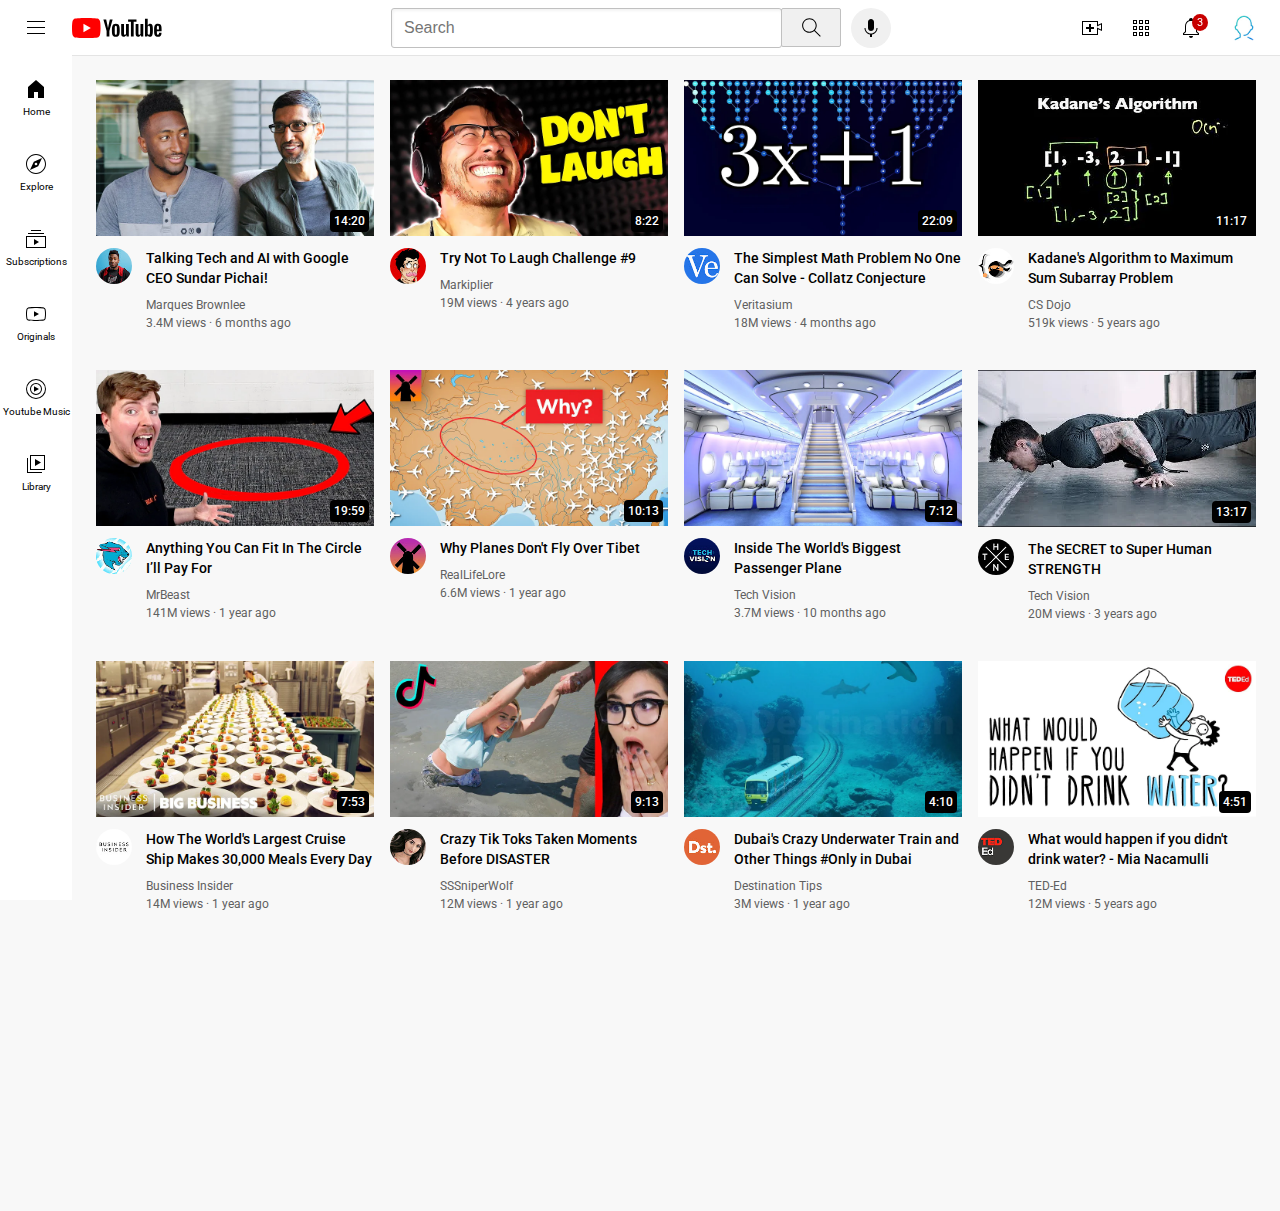
==== index.html @ 6b480f0a "Removed folder" ====
<!DOCTYPE html>
<html>
  <head>
    <title>Youtube</title>
    <link rel="preconnect" href="https://fonts.googleapis.com" />
    <link rel="preconnect" href="https://fonts.gstatic.com" crossorigin />
    <link
      href="https://fonts.googleapis.com/css2?family=Roboto:wght@400;500;700&display=swap"
      rel="stylesheet"
    />
    <link rel="stylesheet" href="styles/video.css" />
    <link rel="stylesheet" href="styles/general.css" />
    <link rel="stylesheet" href="styles/header.css" />
    <link rel="stylesheet" href="styles/sidebar.css" />
  </head>
  <body>
    <!--Header-->
    <header class="header">
      <div class="left-section">
        <img class="hamburger-menu" src="icons/hamburger-menu.svg" />
        <img class="youtube-logo" src="icons/youtube-logo.svg" />
      </div>
      <div class="middle-section">
        <input class="search-bar" type="text" placeholder="Search" />
        <button class="search-button">
          <img class="search-icon" src="icons/search.svg" />
          <div class="tooltip">Search</div>
        </button>
        <button class="voice-search-button">
          <!--Use position absolute inside position relative-->
          <img class="voice-search-icon" src="icons/voice-search-icon.svg" />
          <div class="tooltip">Search with your voice</div>
        </button>
      </div>
      <div class="right-section">
        <div class="upload-icon-container">
          <img class="upload-icon" src="icons/upload.svg" />
          <div class="tooltip">Create</div>
        </div>
        <div class="youtube-apps-icon-container">
          <img class="youtube-apps-icon" src="icons/youtube-apps.svg" />
          <div class="tooltip">Youtube Apps</div>
        </div>
        <div class="notification-icon-container">
          <img class="notification-icon" src="icons/notifications.svg" />
          <div class="notifications-count">3</div>
          <div class="tooltip">Notifications</div>
        </div>
        <img
          class="current-user-picture"
          src="channel-pictures/MyChannel.jpg"
        />
      </div>
    </header>

    <!--Sidebar-->
    <nav class="sidebar">
      <div class="sidebar-link">
        <img src="icons/home.svg" />
        <div>Home</div>
      </div>
      <div class="sidebar-link">
        <img src="icons/explore.svg" />
        <div>Explore</div>
      </div>
      <div class="sidebar-link">
        <img src="icons/subscriptions.svg" />
        <div>Subscriptions</div>
      </div>
      <div class="sidebar-link">
        <img src="icons/originals.svg" />
        <div>Originals</div>
      </div>
      <div class="sidebar-link">
        <img src="icons/youtube-music.svg" />
        <div>Youtube Music</div>
      </div>
      <div class="sidebar-link">
        <img src="icons/library.svg" />
        <div>Library</div>
      </div>
    </nav>

    <!--Main-->
    <main>
      <section class="video-grid">
        <div class="video-preview">
          <div class="thumbnail-row">
            <img class="thumbnail" src="thumbnails/TechTalkSundarPichai.webp" />
            <div class="video-time">14:20</div>
          </div>
          <div class="video-info-grid">
            <div class="channel-picture">
              <img
                class="profile-picture"
                src="channel-pictures/marques-profile-picture.jpeg"
              />
            </div>
            <div class="video-info">
              <div>
                <p class="video-title">
                  Talking Tech and AI with Google CEO Sundar Pichai!
                </p>
              </div>
              <p class="video-author">Marques Brownlee</p>
              <p class="video-stats">3.4M views &centerdot; 6 months ago</p>
            </div>
          </div>
        </div>
        <div class="video-preview">
          <div class="thumbnail-row">
            <img class="thumbnail" src="thumbnails/Dont_Laugh.webp" />
            <div class="video-time">8:22</div>
          </div>
          <div class="video-info-grid">
            <div class="channel-picture">
              <img
                class="profile-picture"
                src="channel-pictures/Markiplier.jpeg"
              />
            </div>
            <div class="video-info">
              <div>
                <p class="video-title">Try Not To Laugh Challenge #9</p>
              </div>
              <p class="video-author">Markiplier</p>
              <p class="video-stats">19M views &centerdot; 4 years ago</p>
            </div>
          </div>
        </div>

        <div class="video-preview">
          <div class="thumbnail-row">
            <img class="thumbnail" src="thumbnails/Simple-math.webp" />
            <div class="video-time">22:09</div>
          </div>
          <div class="video-info-grid">
            <div class="channel-picture">
              <img
                class="profile-picture"
                src="channel-pictures/verisattium.jpeg"
              />
            </div>
            <div class="video-info">
              <div>
                <p class="video-title">
                  The Simplest Math Problem No One Can Solve - Collatz
                  Conjecture
                </p>
              </div>
              <p class="video-author">Veritasium</p>
              <p class="video-stats">18M views &centerdot; 4 months ago</p>
            </div>
          </div>
        </div>

        <div class="video-preview">
          <div class="thumbnail-row">
            <img class="thumbnail" src="thumbnails/Kadanes-algorithm.webp" />
            <div class="video-time">11:17</div>
          </div>
          <div class="video-info-grid">
            <div class="channel-picture">
              <img
                class="profile-picture"
                src="channel-pictures/cs-dojo.jpeg"
              />
            </div>
            <div class="video-info">
              <div>
                <p class="video-title">
                  Kadane's Algorithm to Maximum Sum Subarray Problem
                </p>
              </div>
              <p class="video-author">CS Dojo</p>
              <p class="video-stats">519k views &centerdot; 5 years ago</p>
            </div>
          </div>
        </div>
        <div class="video-preview">
          <div class="thumbnail-row">
            <img class="thumbnail" src="thumbnails/Anything-you-fit-in.webp" />
            <div class="video-time">19:59</div>
          </div>
          <div class="video-info-grid">
            <div class="channel-picture">
              <img
                class="profile-picture"
                src="channel-pictures/mrBeast.jpeg"
              />
            </div>
            <div class="video-info">
              <div>
                <p class="video-title">
                  Anything You Can Fit In The Circle I’ll Pay For
                </p>
              </div>
              <p class="video-author">MrBeast</p>
              <p class="video-stats">141M views &centerdot; 1 year ago</p>
            </div>
          </div>
        </div>

        <div class="video-preview">
          <div class="thumbnail-row">
            <img class="thumbnail" src="thumbnails/WhyPlanes.webp" />
            <div class="video-time">10:13</div>
          </div>
          <div class="video-info-grid">
            <div class="channel-picture">
              <img
                class="profile-picture"
                src="channel-pictures/RealLifeLore.jpeg"
              />
            </div>
            <div class="video-info">
              <div>
                <p class="video-title">Why Planes Don't Fly Over Tibet</p>
              </div>
              <p class="video-author">RealLifeLore</p>
              <p class="video-stats">6.6M views &centerdot; 1 year ago</p>
            </div>
          </div>
        </div>

        <div class="video-preview">
          <div class="thumbnail-row">
            <img
              class="thumbnail"
              src="thumbnails/BiggestPassengerPlane.webp"
            />
            <div class="video-time">7:12</div>
          </div>
          <div class="video-info-grid">
            <div class="channel-picture">
              <img
                class="profile-picture"
                src="channel-pictures/TechVision.jpeg"
              />
            </div>
            <div class="video-info">
              <div>
                <p class="video-title">
                  Inside The World's Biggest Passenger Plane
                </p>
              </div>
              <p class="video-author">Tech Vision</p>
              <p class="video-stats">3.7M views &centerdot; 10 months ago</p>
            </div>
          </div>
        </div>

        <div class="video-preview">
          <div class="thumbnail-row">
            <img class="thumbnail" src="thumbnails/Super-Human.webp" />
            <div class="video-time">13:17</div>
          </div>
          <div class="video-info-grid">
            <div class="channel-picture">
              <img class="profile-picture" src="channel-pictures/ThenX.jpeg" />
            </div>
            <div class="video-info">
              <div>
                <p class="video-title">The SECRET to Super Human STRENGTH</p>
              </div>
              <p class="video-author">Tech Vision</p>
              <p class="video-stats">20M views &centerdot; 3 years ago</p>
            </div>
          </div>
        </div>

        <div class="video-preview">
          <div class="thumbnail-row">
            <img class="thumbnail" src="thumbnails/CruiseShip.webp" />
            <div class="video-time">7:53</div>
          </div>
          <div class="video-info-grid">
            <div class="channel-picture">
              <img
                class="profile-picture"
                src="channel-pictures/BussinessInsider.jpeg"
              />
            </div>
            <div class="video-info">
              <div>
                <p class="video-title">
                  How The World's Largest Cruise Ship Makes 30,000 Meals Every
                  Day
                </p>
              </div>
              <p class="video-author">Business Insider</p>
              <p class="video-stats">14M views &centerdot; 1 year ago</p>
            </div>
          </div>
        </div>

        <div class="video-preview">
          <div class="thumbnail-row">
            <img class="thumbnail" src="thumbnails/Crazy-tik-tok.webp" />
            <div class="video-time">9:13</div>
          </div>
          <div class="video-info-grid">
            <div class="channel-picture">
              <img
                class="profile-picture"
                src="channel-pictures/sniperwolf.jpeg"
              />
            </div>
            <div class="video-info">
              <div>
                <p class="video-title">
                  Crazy Tik Toks Taken Moments Before DISASTER
                </p>
              </div>
              <p class="video-author">SSSniperWolf</p>
              <p class="video-stats">12M views &centerdot; 1 year ago</p>
            </div>
          </div>
        </div>

        <div class="video-preview">
          <div class="thumbnail-row">
            <img class="thumbnail" src="thumbnails/UnderWaterTrain.webp" />
            <div class="video-time">4:10</div>
          </div>
          <div class="video-info-grid">
            <div class="channel-picture">
              <img
                class="profile-picture"
                src="channel-pictures/DestinationTips.jpeg"
              />
            </div>
            <div class="video-info">
              <div>
                <p class="video-title">
                  Dubai's Crazy Underwater Train and Other Things #Only in Dubai
                </p>
              </div>
              <p class="video-author">Destination Tips</p>
              <p class="video-stats">3M views &centerdot; 1 year ago</p>
            </div>
          </div>
        </div>

        <div class="video-preview">
          <div class="thumbnail-row">
            <img class="thumbnail" src="thumbnails/DrinkWater.webp" />
            <div class="video-time">4:51</div>
          </div>
          <div class="video-info-grid">
            <div class="channel-picture">
              <img class="profile-picture" src="channel-pictures/TedEd.jpeg" />
            </div>
            <div class="video-info">
              <div>
                <p class="video-title">
                  What would happen if you didn't drink water? - Mia Nacamulli
                </p>
              </div>
              <p class="video-author">TED-Ed</p>
              <p class="video-stats">12M views &centerdot; 5 years ago</p>
            </div>
          </div>
        </div>
      </section>
    </main>
  </body>
</html>
---- styles/video.css ----
.thumbnail{
      width: 100%;
  }
  .message{
      color: rgb(96, 96, 96);
  }
  .video-title{
      margin-top: 0;
      font-size: 14px;
      font-weight: 500;
      line-height: 20px;
      margin-bottom: 10px;
  }

  .video-preview{
    max-width: 400px;
  }
  
  .video-author, 
  .video-stats{
      font-size: 12px;
      color: rgb(96, 96, 96);
  }
  .video-author{
      margin-bottom: 4px;
  }
  .profile-picture{
      width: 36px;
      border-radius: 50%;
  }
  .thumbnail-row{
      margin-bottom: 8px;
      position: relative;
  }
  .video-info-grid{
      display: grid;
      grid-template-columns: 50px 1fr;
  }
  .video-grid{
      display: grid;
      row-gap: 40px;
      column-gap: 16px;
      grid-template-columns: 1fr 1fr 1fr;
  }

  @media (max-width:900px){
    .video-grid{
        grid-template-columns: 1fr 1fr;
    }
  }

  @media (min-width:1200px){
    .video-grid{
        grid-template-columns:1fr 1fr 1fr 1fr;
    }
  }

  @media (min-width:901px) and (max-width:1199px){
    .video-grid{
        grid-template-columns:1fr 1fr 1fr;
    }
  }

.video-time{  
      right: 5px;
      bottom: 8px;
      padding: 4px;
      color: white;
      font-size: 12px;
      font-weight: 500;
    position: absolute;
    border-radius: 4px;
    background-color: black;
  }
---- styles/general.css ----
p{
    margin-top: 0;
    margin-bottom: 0;
   }

body{
    /* Thses styles will be inherited*/
    margin: 0;
    padding-top: 80px;
    padding-left: 96px;
    padding-right: 24px;
    padding-bottom: 300px;
    font-family: Roboto, Arial;
    background-color: rgb(248, 248, 248);
}
---- styles/header.css ----
.header{
    top: 0;
    left: 0;
    right: 0;   
    height: 55px;
    z-index: 100;
    display: flex;
    position: fixed;
    flex-direction: row;
    border-bottom-width: 1px;
    background-color: white;
    border-bottom-style: solid;
    justify-content: space-between;
    border-bottom-color: rgb(228, 228, 228);
}

.left-section{
    display: flex;
    flex-direction: row;
    align-items: center;
}

.middle-section{
    flex: 1;
    display: flex;
    max-width: 500px;
    margin-left: 70px;
    margin-right: 30px;
    flex-direction: row;
    align-items: center;
}

.right-section{
    width: 180px;
    display: flex;
    flex-shrink: 0;
    margin-right: 20px;
    align-items: center;
    justify-content: space-between;
}

.hamburger-menu{
    height: 24px;
    cursor: pointer;
    margin-left: 24px;
    margin-right: 24px;
}

.youtube-logo{
    height: 20px;
    cursor: pointer;
}

.search-button{
    width: 60px;
    height: 39px;
    border-width: 1px;
    margin-left: -1px;
    border-radius: 2px;
    margin-right: 10px;
    border-style: solid;
    border-color:  rgb(192, 192, 192);
    background-color:rgb(240, 240, 240);
}

.search-button, 
.voice-search-button,
.upload-icon-container, 
.youtube-apps-icon-container,
.notification-icon-container{
     display: flex;
     cursor: pointer;
     position: relative;
    align-items: center;
    justify-content: center;
}

.voice-search-button{
    width: 40px;
    height: 40px;
    border: none;
    border-radius: 50%;
    background-color: rgb(240, 240, 240);
}

.search-bar{
    flex: 1;
    width: 0;
    height: 36px;
    font-size: 16px;
    border-radius: 3px;
    color: rgb(40, 40, 40);
    border: 1px solid rgb(192, 192, 192);
    box-shadow: inset 1px 2px 3px rgba(0, 0, 0, 0.05);
}

.search-bar:active{
    border-color: lightblue;
}

.search-bar::placeholder{
    font-size: 16px;
    padding-left: 10px;
}

.search-icon{
    height: 25px;
}

.voice-search-icon{
    height: 24px;
}

.upload-icon{
    height: 24px;
}

.youtube-apps-icon{
    height: 24px;
}

.notification-icon{
    height: 24px;
}

.current-user-picture{
    height: 32px;
    cursor: pointer;
    border-radius: 50%;
}


.notifications-count{
    top: -2px;
    right: -5px;
    color: white;
    font-size: 11px;
    padding: 2px 5px;
    border-radius: 50%;
    position: absolute;
    background-color: rgb(200, 0, 0);
}

.search-button .tooltip,
.voice-search-button .tooltip,
.upload-icon-container .tooltip, 
.youtube-apps-icon-container .tooltip,
.notification-icon-container .tooltip{
    opacity: 0;
    bottom: -30px;
    color: white;
    font-size: 12px;
    padding: 6px 8px;
    border-radius: 2px;
    position: absolute;
    /*To eliminate the text wraping */
    white-space: nowrap;
    pointer-events: none;   
    transition: opacity 0.5s;
    background-color: gray;
}

.search-button:hover .tooltip, 
.voice-search-button:hover .tooltip,
.upload-icon-container:hover .tooltip, 
.youtube-apps-icon-container:hover .tooltip,
.notification-icon-container:hover .tooltip{
opacity: 1;
}
---- styles/sidebar.css ----
.sidebar{
    left: 0;
    bottom: 0;
    top: 55px;
    width: 72px;
    z-index: 200;
    position: fixed;
    padding-top: 5px;
    background-color: white;
}

.sidebar-link{
    height: 74px;
    display: flex;
    cursor: pointer;
    margin-bottom: 1px;
    align-items: center;
    flex-direction: column;
    justify-content: center;
}

.sidebar-link:hover{
    background-color: rgb(235, 235, 235);
}

.sidebar-link img{
    height: 24px;
    margin-bottom: 5px;
}

.sidebar-link div{
    font-size: 10px;
}
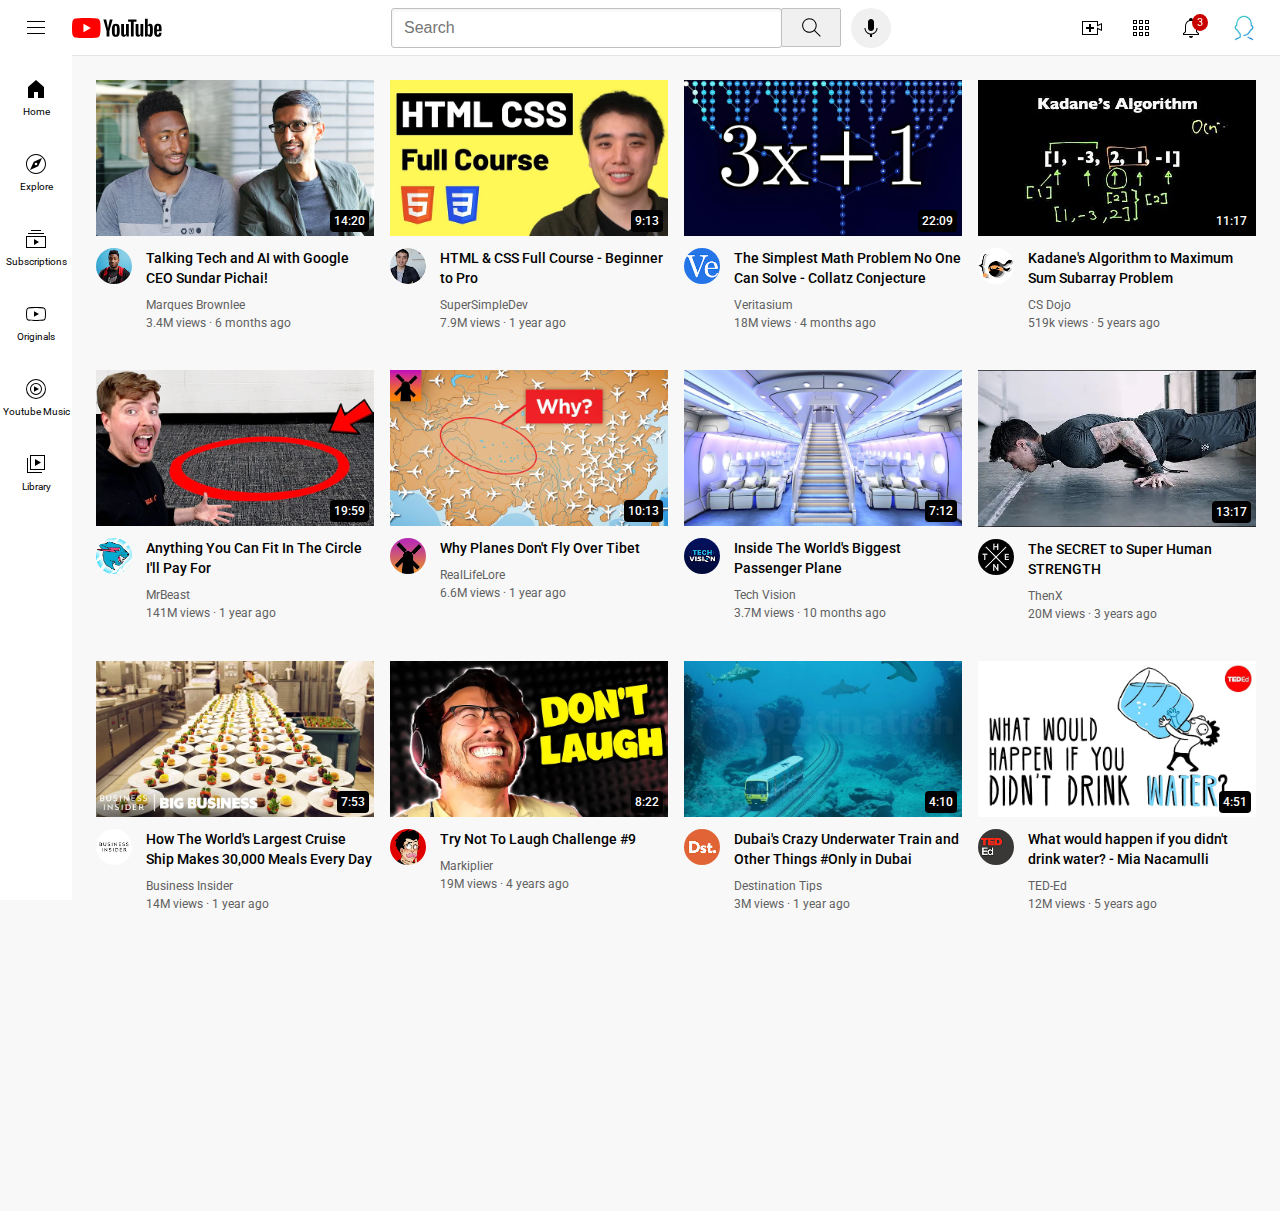
==== commit 19d025d0: "Finished up" ====
--- a/index.html
+++ b/index.html
@@ -1,368 +1,382 @@
 <!DOCTYPE html>
 <html>
-  <head>
-    <title>Youtube</title>
-    <link rel="preconnect" href="https://fonts.googleapis.com" />
-    <link rel="preconnect" href="https://fonts.gstatic.com" crossorigin />
-    <link
-      href="https://fonts.googleapis.com/css2?family=Roboto:wght@400;500;700&display=swap"
-      rel="stylesheet"
-    />
-    <link rel="stylesheet" href="styles/video.css" />
-    <link rel="stylesheet" href="styles/general.css" />
-    <link rel="stylesheet" href="styles/header.css" />
-    <link rel="stylesheet" href="styles/sidebar.css" />
-  </head>
-  <body>
-    <!--Header-->
-    <header class="header">
-      <div class="left-section">
-        <img class="hamburger-menu" src="icons/hamburger-menu.svg" />
-        <img class="youtube-logo" src="icons/youtube-logo.svg" />
-      </div>
-      <div class="middle-section">
-        <input class="search-bar" type="text" placeholder="Search" />
-        <button class="search-button">
-          <img class="search-icon" src="icons/search.svg" />
-          <div class="tooltip">Search</div>
-        </button>
-        <button class="voice-search-button">
-          <!--Use position absolute inside position relative-->
-          <img class="voice-search-icon" src="icons/voice-search-icon.svg" />
-          <div class="tooltip">Search with your voice</div>
-        </button>
-      </div>
-      <div class="right-section">
-        <div class="upload-icon-container">
-          <img class="upload-icon" src="icons/upload.svg" />
-          <div class="tooltip">Create</div>
-        </div>
-        <div class="youtube-apps-icon-container">
-          <img class="youtube-apps-icon" src="icons/youtube-apps.svg" />
-          <div class="tooltip">Youtube Apps</div>
-        </div>
-        <div class="notification-icon-container">
-          <img class="notification-icon" src="icons/notifications.svg" />
-          <div class="notifications-count">3</div>
-          <div class="tooltip">Notifications</div>
-        </div>
-        <img
-          class="current-user-picture"
-          src="channel-pictures/MyChannel.jpg"
-        />
-      </div>
-    </header>
-
-    <!--Sidebar-->
-    <nav class="sidebar">
-      <div class="sidebar-link">
-        <img src="icons/home.svg" />
-        <div>Home</div>
-      </div>
-      <div class="sidebar-link">
-        <img src="icons/explore.svg" />
-        <div>Explore</div>
-      </div>
-      <div class="sidebar-link">
-        <img src="icons/subscriptions.svg" />
-        <div>Subscriptions</div>
-      </div>
-      <div class="sidebar-link">
-        <img src="icons/originals.svg" />
-        <div>Originals</div>
-      </div>
-      <div class="sidebar-link">
-        <img src="icons/youtube-music.svg" />
-        <div>Youtube Music</div>
-      </div>
-      <div class="sidebar-link">
-        <img src="icons/library.svg" />
-        <div>Library</div>
-      </div>
-    </nav>
-
-    <!--Main-->
-    <main>
-      <section class="video-grid">
-        <div class="video-preview">
-          <div class="thumbnail-row">
+
+<head>
+  <title>Youtube</title>
+  <link rel="preconnect" href="https://fonts.googleapis.com" />
+  <link rel="preconnect" href="https://fonts.gstatic.com" crossorigin />
+  <link href="https://fonts.googleapis.com/css2?family=Roboto:wght@400;500;700&display=swap" rel="stylesheet" />
+  <link rel="stylesheet" href="styles/video.css" />
+  <link rel="stylesheet" href="styles/general.css" />
+  <link rel="stylesheet" href="styles/header.css" />
+  <link rel="stylesheet" href="styles/sidebar.css" />
+</head>
+
+<body>
+  <!--Header-->
+  <header class="header">
+    <div class="left-section">
+      <img class="hamburger-menu" src="icons/hamburger-menu.svg" />
+      <img class="youtube-logo" src="icons/youtube-logo.svg" />
+    </div>
+    <div class="middle-section">
+      <input class="search-bar" type="text" placeholder="Search" />
+      <button class="search-button">
+        <img class="search-icon" src="icons/search.svg" />
+        <div class="tooltip">Search</div>
+      </button>
+      <button class="voice-search-button">
+        <!--Use position absolute inside position relative-->
+        <img class="voice-search-icon" src="icons/voice-search-icon.svg" />
+        <div class="tooltip">Search with your voice</div>
+      </button>
+    </div>
+    <div class="right-section">
+      <div class="upload-icon-container">
+        <img class="upload-icon" src="icons/upload.svg" />
+        <div class="tooltip">Create</div>
+      </div>
+      <div class="youtube-apps-icon-container">
+        <img class="youtube-apps-icon" src="icons/youtube-apps.svg" />
+        <div class="tooltip">Youtube Apps</div>
+      </div>
+      <div class="notification-icon-container">
+        <img class="notification-icon" src="icons/notifications.svg" />
+        <div class="notifications-count">3</div>
+        <div class="tooltip">Notifications</div>
+      </div>
+      <img class="current-user-picture" src="channel-pictures/MyChannel.jpg" />
+    </div>
+  </header>
+
+  <!--Sidebar-->
+  <nav class="sidebar">
+    <div class="sidebar-link">
+      <img src="icons/home.svg" />
+      <div>Home</div>
+    </div>
+    <div class="sidebar-link">
+      <img src="icons/explore.svg" />
+      <div>Explore</div>
+    </div>
+    <div class="sidebar-link">
+      <img src="icons/subscriptions.svg" />
+      <div>Subscriptions</div>
+    </div>
+    <div class="sidebar-link">
+      <img src="icons/originals.svg" />
+      <div>Originals</div>
+    </div>
+    <div class="sidebar-link">
+      <img src="icons/youtube-music.svg" />
+      <div>Youtube Music</div>
+    </div>
+    <div class="sidebar-link">
+      <img src="icons/library.svg" />
+      <div>Library</div>
+    </div>
+  </nav>
+
+  <!--Main-->
+  <main>
+    <section class="video-grid">
+      <div class="video-preview">
+        <div class="thumbnail-row">
+          <a href="https://www.youtube.com/watch?v=n2RNcPRtAiY">
             <img class="thumbnail" src="thumbnails/TechTalkSundarPichai.webp" />
             <div class="video-time">14:20</div>
-          </div>
-          <div class="video-info-grid">
-            <div class="channel-picture">
-              <img
-                class="profile-picture"
-                src="channel-pictures/marques-profile-picture.jpeg"
-              />
-            </div>
-            <div class="video-info">
-              <div>
-                <p class="video-title">
-                  Talking Tech and AI with Google CEO Sundar Pichai!
-                </p>
-              </div>
-              <p class="video-author">Marques Brownlee</p>
-              <p class="video-stats">3.4M views &centerdot; 6 months ago</p>
-            </div>
-          </div>
-        </div>
-        <div class="video-preview">
-          <div class="thumbnail-row">
+          </a>
+        </div>
+        <div class="video-info-grid">
+          <div class="channel-picture">
+            <a href="https://www.youtube.com/c/mkbhd">
+              <img class="profile-picture" src="channel-pictures/marques-profile-picture.jpeg" />
+            </a>
+          </div>
+          <div class="video-info">
+            <div>
+              <a href="https://www.youtube.com/watch?v=n2RNcPRtAiY" class="video-title">
+                Talking Tech and AI with Google CEO Sundar Pichai!
+              </a>
+            </div>
+            <a href="https://www.youtube.com/c/mkbhd" class="video-author">Marques Brownlee</a>
+            <p class="video-stats">3.4M views &centerdot; 6 months ago</p>
+          </div>
+        </div>
+      </div>
+
+      <div class="video-preview">
+        <div class="thumbnail-row">
+          <a href="https://www.youtube.com/watch?v=G3e-cpL7ofc&t=9009s">
+            <img class="thumbnail" src="thumbnails/HTMLCourse.webp" />
+            <div class="video-time">9:13</div>
+          </a>
+        </div>
+        <div class="video-info-grid">
+          <div class="channel-picture">
+            <a href="https://www.youtube.com/@SuperSimpleDev">
+              <img class="profile-picture" src="channel-pictures/supersimpledev.jpg" />
+            </a>
+          </div>
+          <div class="video-info">
+            <div>
+              <a href="https://www.youtube.com/watch?v=G3e-cpL7ofc&t=9009s" class="video-title">
+                HTML & CSS Full Course - Beginner to Pro
+              </a>
+            </div>
+            <a href="https://www.youtube.com/@SuperSimpleDev" class="video-author">SuperSimpleDev</a>
+            <p class="video-stats">7.9M views &centerdot; 1 year ago</p>
+          </div>
+        </div>
+      </div>
+
+      <div class="video-preview">
+        <div class="thumbnail-row">
+          <a href="https://www.youtube.com/watch?v=094y1Z2wpJg">
+            <img class="thumbnail" src="thumbnails/Simple-math.webp" />
+            <div class="video-time">22:09</div>
+          </a>
+        </div>
+        <div class="video-info-grid">
+          <div class="channel-picture">
+            <a href="https://www.youtube.com/c/veritasium">
+              <img class="profile-picture" src="channel-pictures/verisattium.jpeg" />
+            </a>
+          </div>
+          <div class="video-info">
+            <div>
+              <a href="https://www.youtube.com/watch?v=094y1Z2wpJg" class="video-title">
+                The Simplest Math Problem No One Can Solve - Collatz
+                Conjecture
+              </a>
+            </div>
+            <a href="https://www.youtube.com/c/veritasium" class="video-author">Veritasium</a>
+            <p class="video-stats">18M views &centerdot; 4 months ago</p>
+          </div>
+        </div>
+      </div>
+
+      <div class="video-preview">
+        <div class="thumbnail-row">
+          <a href="https://www.youtube.com/watch?v=86CQq3pKSUw">
+            <img class="thumbnail" src="thumbnails/Kadanes-algorithm.webp" />
+            <div class="video-time">11:17</div>
+          </a>
+        </div>
+        <div class="video-info-grid">
+          <div class="channel-picture">
+            <a href="https://www.youtube.com/c/CSDojo">
+              <img class="profile-picture" src="channel-pictures/cs-dojo.jpeg" />
+            </a>
+          </div>
+          <div class="video-info">
+            <div>
+              <a href="https://www.youtube.com/watch?v=86CQq3pKSUw" class="video-title">
+                Kadane's Algorithm to Maximum Sum Subarray Problem
+              </a>
+            </div>
+            <a href="https://www.youtube.com/c/CSDojo" class="video-author">CS Dojo</a>
+            <p class="video-stats">519k views &centerdot; 5 years ago</p>
+          </div>
+        </div>
+      </div>
+      <div class="video-preview">
+        <div class="thumbnail-row">
+          <a href="https://www.youtube.com/watch?v=yXWw0_UfSFg">
+            <img class="thumbnail" src="thumbnails/Anything-you-fit-in.webp" />
+            <div class="video-time">19:59</div>
+          </a>
+        </div>
+        <div class="video-info-grid">
+          <div class="channel-picture">
+            <a href="https://www.youtube.com/channel/UCX6OQ3DkcsbYNE6H8uQQuVA">
+              <img class="profile-picture" src="channel-pictures/mrBeast.jpeg" />
+            </a>
+          </div>
+          <div class="video-info">
+            <div>
+              <a href="https://www.youtube.com/watch?v=yXWw0_UfSFg" class="video-title">
+                Anything You Can Fit In The Circle I'll Pay For
+              </a>
+            </div>
+            <a href="https://www.youtube.com/channel/UCX6OQ3DkcsbYNE6H8uQQuVA" class="video-author">MrBeast</a>
+            <p class="video-stats">141M views &centerdot; 1 year ago</p>
+          </div>
+        </div>
+      </div>
+
+      <div class="video-preview">
+        <div class="thumbnail-row">
+          <a href="https://www.youtube.com/watch?v=fNVa1qMbF9Y">
+            <img class="thumbnail" src="thumbnails/WhyPlanes.webp" />
+            <div class="video-time">10:13</div>
+          </a>
+        </div>
+        <div class="video-info-grid">
+          <div class="channel-picture">
+            <img class="profile-picture" src="channel-pictures/RealLifeLore.jpeg" />
+          </div>
+          <div class="video-info">
+            <div>
+              <a href="https://www.youtube.com/watch?v=fNVa1qMbF9Y" class="video-title">Why Planes Don't Fly Over
+                Tibet</a>
+            </div>
+            <a href="https://www.youtube.com/channel/UCP5tjEmvPItGyLhmjdwP7Ww" class="video-author">RealLifeLore</a>
+            <p class="video-stats">6.6M views &centerdot; 1 year ago</p>
+          </div>
+        </div>
+      </div>
+
+      <div class="video-preview">
+        <div class="thumbnail-row">
+          <a href="https://www.youtube.com/watch?v=lFm4EM1juls">
+            <img class="thumbnail" src="thumbnails/BiggestPassengerPlane.webp" />
+            <div class="video-time">7:12</div>
+          </a>
+        </div>
+        <div class="video-info-grid">
+          <div class="channel-picture">
+            <a href="https://www.youtube.com/channel/UCHAK6CyegY22Zj2GWrcaIxg">
+              <img class="profile-picture" src="channel-pictures/TechVision.jpeg" />
+            </a>
+          </div>
+          <div class="video-info">
+            <div>
+              <a href="https://www.youtube.com/watch?v=lFm4EM1juls" class="video-title">
+                Inside The World's Biggest Passenger Plane
+              </a>
+            </div>
+            <a href="https://www.youtube.com/channel/UCHAK6CyegY22Zj2GWrcaIxg" class="video-author">Tech Vision</a>
+            <p class="video-stats">3.7M views &centerdot; 10 months ago</p>
+          </div>
+        </div>
+      </div>
+
+      <div class="video-preview">
+        <div class="thumbnail-row">
+          <a href="https://www.youtube.com/watch?v=ixmxOlcrlUc">
+            <img class="thumbnail" src="thumbnails/Super-Human.webp" />
+            <div class="video-time">13:17</div>
+          </a>
+        </div>
+        <div class="video-info-grid">
+          <div class="channel-picture">
+            <a href="https://www.youtube.com/c/OFFICIALTHENXSTUDIOS">
+              <img class="profile-picture" src="channel-pictures/ThenX.jpeg" />
+            </a>
+          </div>
+          <div class="video-info">
+            <div>
+              <a href="https://www.youtube.com/watch?v=ixmxOlcrlUc" class="video-title">The SECRET to Super Human
+                STRENGTH</a>
+            </div>
+            <a href="https://www.youtube.com/c/OFFICIALTHENXSTUDIOS" class="video-author">ThenX</a>
+            <p class="video-stats">20M views &centerdot; 3 years ago</p>
+          </div>
+        </div>
+      </div>
+
+      <div class="video-preview">
+        <div class="thumbnail-row">
+          <a href="https://www.youtube.com/watch?v=R2vXbFp5C9o">
+            <img class="thumbnail" src="thumbnails/CruiseShip.webp" />
+            <div class="video-time">7:53</div>
+          </a>
+        </div>
+        <div class="video-info-grid">
+          <div class="channel-picture">
+            <a href="https://www.youtube.com/user/businessinsider">
+              <img class="profile-picture" src="channel-pictures/BussinessInsider.jpeg" />
+            </a>
+          </div>
+          <div class="video-info">
+            <div>
+              <a href="https://www.youtube.com/watch?v=R2vXbFp5C9o" class="video-title">
+                How The World's Largest Cruise Ship Makes 30,000 Meals Every
+                Day
+              </a>
+            </div>
+            <a href="https://www.youtube.com/user/businessinsider" class="video-author">Business Insider</a>
+            <p class="video-stats">14M views &centerdot; 1 year ago</p>
+          </div>
+        </div>
+      </div>
+
+      <div class="video-preview">
+        <div class="thumbnail-row">
+          <a href="https://www.youtube.com/watch?v=mP0RAo9SKZk">
             <img class="thumbnail" src="thumbnails/Dont_Laugh.webp" />
             <div class="video-time">8:22</div>
-          </div>
-          <div class="video-info-grid">
-            <div class="channel-picture">
-              <img
-                class="profile-picture"
-                src="channel-pictures/Markiplier.jpeg"
-              />
-            </div>
-            <div class="video-info">
-              <div>
-                <p class="video-title">Try Not To Laugh Challenge #9</p>
-              </div>
-              <p class="video-author">Markiplier</p>
-              <p class="video-stats">19M views &centerdot; 4 years ago</p>
-            </div>
-          </div>
-        </div>
-
-        <div class="video-preview">
-          <div class="thumbnail-row">
-            <img class="thumbnail" src="thumbnails/Simple-math.webp" />
-            <div class="video-time">22:09</div>
-          </div>
-          <div class="video-info-grid">
-            <div class="channel-picture">
-              <img
-                class="profile-picture"
-                src="channel-pictures/verisattium.jpeg"
-              />
-            </div>
-            <div class="video-info">
-              <div>
-                <p class="video-title">
-                  The Simplest Math Problem No One Can Solve - Collatz
-                  Conjecture
-                </p>
-              </div>
-              <p class="video-author">Veritasium</p>
-              <p class="video-stats">18M views &centerdot; 4 months ago</p>
-            </div>
-          </div>
-        </div>
-
-        <div class="video-preview">
-          <div class="thumbnail-row">
-            <img class="thumbnail" src="thumbnails/Kadanes-algorithm.webp" />
-            <div class="video-time">11:17</div>
-          </div>
-          <div class="video-info-grid">
-            <div class="channel-picture">
-              <img
-                class="profile-picture"
-                src="channel-pictures/cs-dojo.jpeg"
-              />
-            </div>
-            <div class="video-info">
-              <div>
-                <p class="video-title">
-                  Kadane's Algorithm to Maximum Sum Subarray Problem
-                </p>
-              </div>
-              <p class="video-author">CS Dojo</p>
-              <p class="video-stats">519k views &centerdot; 5 years ago</p>
-            </div>
-          </div>
-        </div>
-        <div class="video-preview">
-          <div class="thumbnail-row">
-            <img class="thumbnail" src="thumbnails/Anything-you-fit-in.webp" />
-            <div class="video-time">19:59</div>
-          </div>
-          <div class="video-info-grid">
-            <div class="channel-picture">
-              <img
-                class="profile-picture"
-                src="channel-pictures/mrBeast.jpeg"
-              />
-            </div>
-            <div class="video-info">
-              <div>
-                <p class="video-title">
-                  Anything You Can Fit In The Circle I’ll Pay For
-                </p>
-              </div>
-              <p class="video-author">MrBeast</p>
-              <p class="video-stats">141M views &centerdot; 1 year ago</p>
-            </div>
-          </div>
-        </div>
-
-        <div class="video-preview">
-          <div class="thumbnail-row">
-            <img class="thumbnail" src="thumbnails/WhyPlanes.webp" />
-            <div class="video-time">10:13</div>
-          </div>
-          <div class="video-info-grid">
-            <div class="channel-picture">
-              <img
-                class="profile-picture"
-                src="channel-pictures/RealLifeLore.jpeg"
-              />
-            </div>
-            <div class="video-info">
-              <div>
-                <p class="video-title">Why Planes Don't Fly Over Tibet</p>
-              </div>
-              <p class="video-author">RealLifeLore</p>
-              <p class="video-stats">6.6M views &centerdot; 1 year ago</p>
-            </div>
-          </div>
-        </div>
-
-        <div class="video-preview">
-          <div class="thumbnail-row">
-            <img
-              class="thumbnail"
-              src="thumbnails/BiggestPassengerPlane.webp"
-            />
-            <div class="video-time">7:12</div>
-          </div>
-          <div class="video-info-grid">
-            <div class="channel-picture">
-              <img
-                class="profile-picture"
-                src="channel-pictures/TechVision.jpeg"
-              />
-            </div>
-            <div class="video-info">
-              <div>
-                <p class="video-title">
-                  Inside The World's Biggest Passenger Plane
-                </p>
-              </div>
-              <p class="video-author">Tech Vision</p>
-              <p class="video-stats">3.7M views &centerdot; 10 months ago</p>
-            </div>
-          </div>
-        </div>
-
-        <div class="video-preview">
-          <div class="thumbnail-row">
-            <img class="thumbnail" src="thumbnails/Super-Human.webp" />
-            <div class="video-time">13:17</div>
-          </div>
-          <div class="video-info-grid">
-            <div class="channel-picture">
-              <img class="profile-picture" src="channel-pictures/ThenX.jpeg" />
-            </div>
-            <div class="video-info">
-              <div>
-                <p class="video-title">The SECRET to Super Human STRENGTH</p>
-              </div>
-              <p class="video-author">Tech Vision</p>
-              <p class="video-stats">20M views &centerdot; 3 years ago</p>
-            </div>
-          </div>
-        </div>
-
-        <div class="video-preview">
-          <div class="thumbnail-row">
-            <img class="thumbnail" src="thumbnails/CruiseShip.webp" />
-            <div class="video-time">7:53</div>
-          </div>
-          <div class="video-info-grid">
-            <div class="channel-picture">
-              <img
-                class="profile-picture"
-                src="channel-pictures/BussinessInsider.jpeg"
-              />
-            </div>
-            <div class="video-info">
-              <div>
-                <p class="video-title">
-                  How The World's Largest Cruise Ship Makes 30,000 Meals Every
-                  Day
-                </p>
-              </div>
-              <p class="video-author">Business Insider</p>
-              <p class="video-stats">14M views &centerdot; 1 year ago</p>
-            </div>
-          </div>
-        </div>
-
-        <div class="video-preview">
-          <div class="thumbnail-row">
-            <img class="thumbnail" src="thumbnails/Crazy-tik-tok.webp" />
-            <div class="video-time">9:13</div>
-          </div>
-          <div class="video-info-grid">
-            <div class="channel-picture">
-              <img
-                class="profile-picture"
-                src="channel-pictures/sniperwolf.jpeg"
-              />
-            </div>
-            <div class="video-info">
-              <div>
-                <p class="video-title">
-                  Crazy Tik Toks Taken Moments Before DISASTER
-                </p>
-              </div>
-              <p class="video-author">SSSniperWolf</p>
-              <p class="video-stats">12M views &centerdot; 1 year ago</p>
-            </div>
-          </div>
-        </div>
-
-        <div class="video-preview">
-          <div class="thumbnail-row">
+          </a>
+        </div>
+        <div class="video-info-grid">
+          <div class="channel-picture">
+            <a href="https://www.youtube.com/c/markiplier">
+              <img class="profile-picture" src="channel-pictures/Markiplier.jpeg" />
+            </a>
+          </div>
+          <div class="video-info">
+            <div>
+              <a href="https://www.youtube.com/watch?v=mP0RAo9SKZk" class="video-title">Try Not To Laugh Challenge
+                #9</a>
+            </div>
+            <a href="https://www.youtube.com/c/markiplier" class="video-author">Markiplier</a>
+            <p class="video-stats">19M views &centerdot; 4 years ago</p>
+          </div>
+        </div>
+      </div>
+
+      <div class="video-preview">
+        <div class="thumbnail-row">
+          <a href="https://www.youtube.com/watch?v=0nZuYyXET3s">
             <img class="thumbnail" src="thumbnails/UnderWaterTrain.webp" />
             <div class="video-time">4:10</div>
-          </div>
-          <div class="video-info-grid">
-            <div class="channel-picture">
-              <img
-                class="profile-picture"
-                src="channel-pictures/DestinationTips.jpeg"
-              />
-            </div>
-            <div class="video-info">
-              <div>
-                <p class="video-title">
-                  Dubai's Crazy Underwater Train and Other Things #Only in Dubai
-                </p>
-              </div>
-              <p class="video-author">Destination Tips</p>
-              <p class="video-stats">3M views &centerdot; 1 year ago</p>
-            </div>
-          </div>
-        </div>
-
-        <div class="video-preview">
-          <div class="thumbnail-row">
+          </a>
+        </div>
+        <div class="video-info-grid">
+          <div class="channel-picture">
+            <a href="https://www.youtube.com/c/Destinationtips">
+              <img class="profile-picture" src="channel-pictures/DestinationTips.jpeg" />
+            </a>
+          </div>
+          <div class="video-info">
+            <div>
+              <a href="https://www.youtube.com/watch?v=0nZuYyXET3s" class="video-title">
+                Dubai's Crazy Underwater Train and Other Things #Only in Dubai
+              </a>
+            </div>
+            <a href="https://www.youtube.com/c/Destinationtips" class="video-author">Destination Tips</a>
+            <p class="video-stats">3M views &centerdot; 1 year ago</p>
+          </div>
+        </div>
+      </div>
+
+      <div class="video-preview">
+        <div class="thumbnail-row">
+          <a href="https://www.youtube.com/watch?v=9iMGFqMmUFs">
             <img class="thumbnail" src="thumbnails/DrinkWater.webp" />
             <div class="video-time">4:51</div>
-          </div>
-          <div class="video-info-grid">
-            <div class="channel-picture">
+          </a>
+        </div>
+        <div class="video-info-grid">
+          <div class="channel-picture">
+            <a href="https://www.youtube.com/teded">
               <img class="profile-picture" src="channel-pictures/TedEd.jpeg" />
-            </div>
-            <div class="video-info">
-              <div>
-                <p class="video-title">
-                  What would happen if you didn't drink water? - Mia Nacamulli
-                </p>
-              </div>
-              <p class="video-author">TED-Ed</p>
-              <p class="video-stats">12M views &centerdot; 5 years ago</p>
-            </div>
-          </div>
-        </div>
-      </section>
-    </main>
-  </body>
-</html>
+            </a>
+          </div>
+          <div class="video-info">
+            <div>
+              <a href="https://www.youtube.com/watch?v=9iMGFqMmUFs" class="video-title">
+                What would happen if you didn't drink water? - Mia Nacamulli
+              </a>
+            </div>
+            <a href="https://www.youtube.com/teded" class="video-author">TED-Ed</a>
+            <p class="video-stats">12M views &centerdot; 5 years ago</p>
+          </div>
+        </div>
+      </div>
+    </section>
+  </main>
+</body>
+
+</html>--- a/styles/video.css
+++ b/styles/video.css
@@ -1,74 +1,91 @@
-  .thumbnail{
-      width: 100%;
+.thumbnail {
+  width: 100%;
+}
+
+.message {
+  color: rgb(96, 96, 96);
+}
+
+.video-title {
+  margin-top: 0;
+  color: black;
+  font-size: 14px;
+  font-weight: 500;
+  line-height: 20px;
+  margin-bottom: 10px;
+  text-decoration: none;
+  display: block;
+}
+
+.video-preview {
+  max-width: 400px;
+}
+
+.video-author,
+.video-stats {
+  font-size: 12px;
+  color: rgb(96, 96, 96);
+}
+
+.video-author {
+  display: block;
+  margin-bottom: 4px;
+  text-decoration: none;
+}
+
+.profile-picture {
+  width: 36px;
+  border-radius: 50%;
+}
+
+.thumbnail-row {
+  margin-bottom: 8px;
+  position: relative;
+}
+
+.thumbnail-row,
+.profile-picture {
+  cursor: pointer;
+}
+
+.video-info-grid {
+  display: grid;
+  grid-template-columns: 50px 1fr;
+}
+
+.video-grid {
+  display: grid;
+  row-gap: 40px;
+  column-gap: 16px;
+  grid-template-columns: 1fr 1fr 1fr;
+}
+
+@media (max-width: 900px) {
+  .video-grid {
+    grid-template-columns: 1fr 1fr;
   }
-  .message{
-      color: rgb(96, 96, 96);
+}
+
+@media (min-width: 1200px) {
+  .video-grid {
+    grid-template-columns: 1fr 1fr 1fr 1fr;
   }
-  .video-title{
-      margin-top: 0;
-      font-size: 14px;
-      font-weight: 500;
-      line-height: 20px;
-      margin-bottom: 10px;
+}
+
+@media (min-width: 901px) and (max-width: 1199px) {
+  .video-grid {
+    grid-template-columns: 1fr 1fr 1fr;
   }
+}
 
-  .video-preview{
-    max-width: 400px;
-  }
-  
-  .video-author, 
-  .video-stats{
-      font-size: 12px;
-      color: rgb(96, 96, 96);
-  }
-  .video-author{
-      margin-bottom: 4px;
-  }
-  .profile-picture{
-      width: 36px;
-      border-radius: 50%;
-  }
-  .thumbnail-row{
-      margin-bottom: 8px;
-      position: relative;
-  }
-  .video-info-grid{
-      display: grid;
-      grid-template-columns: 50px 1fr;
-  }
-  .video-grid{
-      display: grid;
-      row-gap: 40px;
-      column-gap: 16px;
-      grid-template-columns: 1fr 1fr 1fr;
-  }
-
-  @media (max-width:900px){
-    .video-grid{
-        grid-template-columns: 1fr 1fr;
-    }
-  }
-
-  @media (min-width:1200px){
-    .video-grid{
-        grid-template-columns:1fr 1fr 1fr 1fr;
-    }
-  }
-
-  @media (min-width:901px) and (max-width:1199px){
-    .video-grid{
-        grid-template-columns:1fr 1fr 1fr;
-    }
-  }
-
-.video-time{  
-      right: 5px;
-      bottom: 8px;
-      padding: 4px;
-      color: white;
-      font-size: 12px;
-      font-weight: 500;
-    position: absolute;
-    border-radius: 4px;
-    background-color: black;
-  }+.video-time {
+  right: 5px;
+  bottom: 8px;
+  padding: 4px;
+  color: white;
+  font-size: 12px;
+  font-weight: 500;
+  position: absolute;
+  border-radius: 4px;
+  background-color: black;
+}--- a/styles/general.css
+++ b/styles/general.css
@@ -1,15 +1,15 @@
-p{
-    margin-top: 0;
-    margin-bottom: 0;
-   }
+p {
+  margin-top: 0;
+  margin-bottom: 0;
+}
 
-body{
-    /* Thses styles will be inherited*/
-    margin: 0;
-    padding-top: 80px;
-    padding-left: 96px;
-    padding-right: 24px;
-    padding-bottom: 300px;
-    font-family: Roboto, Arial;
-    background-color: rgb(248, 248, 248);
+body {
+  /* Thses styles will be inherited*/
+  margin: 0;
+  padding-top: 80px;
+  padding-left: 96px;
+  padding-right: 24px;
+  padding-bottom: 300px;
+  font-family: Roboto, Arial;
+  background-color: rgb(248, 248, 248);
 }--- a/styles/header.css
+++ b/styles/header.css
@@ -1,169 +1,168 @@
-.header{
-    top: 0;
-    left: 0;
-    right: 0;   
-    height: 55px;
-    z-index: 100;
-    display: flex;
-    position: fixed;
-    flex-direction: row;
-    border-bottom-width: 1px;
-    background-color: white;
-    border-bottom-style: solid;
-    justify-content: space-between;
-    border-bottom-color: rgb(228, 228, 228);
+.header {
+  top: 0;
+  left: 0;
+  right: 0;
+  height: 55px;
+  z-index: 100;
+  display: flex;
+  position: fixed;
+  flex-direction: row;
+  border-bottom-width: 1px;
+  background-color: white;
+  border-bottom-style: solid;
+  justify-content: space-between;
+  border-bottom-color: rgb(228, 228, 228);
 }
 
-.left-section{
-    display: flex;
-    flex-direction: row;
-    align-items: center;
+.left-section {
+  display: flex;
+  flex-direction: row;
+  align-items: center;
 }
 
-.middle-section{
-    flex: 1;
-    display: flex;
-    max-width: 500px;
-    margin-left: 70px;
-    margin-right: 30px;
-    flex-direction: row;
-    align-items: center;
+.middle-section {
+  flex: 1;
+  display: flex;
+  max-width: 500px;
+  margin-left: 70px;
+  margin-right: 30px;
+  flex-direction: row;
+  align-items: center;
 }
 
-.right-section{
-    width: 180px;
-    display: flex;
-    flex-shrink: 0;
-    margin-right: 20px;
-    align-items: center;
-    justify-content: space-between;
+.right-section {
+  width: 180px;
+  display: flex;
+  flex-shrink: 0;
+  margin-right: 20px;
+  align-items: center;
+  justify-content: space-between;
 }
 
-.hamburger-menu{
-    height: 24px;
-    cursor: pointer;
-    margin-left: 24px;
-    margin-right: 24px;
+.hamburger-menu {
+  height: 24px;
+  cursor: pointer;
+  margin-left: 24px;
+  margin-right: 24px;
 }
 
-.youtube-logo{
-    height: 20px;
-    cursor: pointer;
+.youtube-logo {
+  height: 20px;
+  cursor: pointer;
 }
 
-.search-button{
-    width: 60px;
-    height: 39px;
-    border-width: 1px;
-    margin-left: -1px;
-    border-radius: 2px;
-    margin-right: 10px;
-    border-style: solid;
-    border-color:  rgb(192, 192, 192);
-    background-color:rgb(240, 240, 240);
+.search-button {
+  width: 60px;
+  height: 39px;
+  border-width: 1px;
+  margin-left: -1px;
+  border-radius: 2px;
+  margin-right: 10px;
+  border-style: solid;
+  border-color: rgb(192, 192, 192);
+  background-color: rgb(240, 240, 240);
 }
 
-.search-button, 
+.search-button,
 .voice-search-button,
-.upload-icon-container, 
+.upload-icon-container,
 .youtube-apps-icon-container,
-.notification-icon-container{
-     display: flex;
-     cursor: pointer;
-     position: relative;
-    align-items: center;
-    justify-content: center;
+.notification-icon-container {
+  display: flex;
+  cursor: pointer;
+  position: relative;
+  align-items: center;
+  justify-content: center;
 }
 
-.voice-search-button{
-    width: 40px;
-    height: 40px;
-    border: none;
-    border-radius: 50%;
-    background-color: rgb(240, 240, 240);
+.voice-search-button {
+  width: 40px;
+  height: 40px;
+  border: none;
+  border-radius: 50%;
+  background-color: rgb(240, 240, 240);
 }
 
-.search-bar{
-    flex: 1;
-    width: 0;
-    height: 36px;
-    font-size: 16px;
-    border-radius: 3px;
-    color: rgb(40, 40, 40);
-    border: 1px solid rgb(192, 192, 192);
-    box-shadow: inset 1px 2px 3px rgba(0, 0, 0, 0.05);
+.search-bar {
+  flex: 1;
+  width: 0;
+  height: 36px;
+  font-size: 16px;
+  border-radius: 3px;
+  color: rgb(40, 40, 40);
+  border: 1px solid rgb(192, 192, 192);
+  box-shadow: inset 1px 2px 3px rgba(0, 0, 0, 0.05);
 }
 
-.search-bar:active{
-    border-color: lightblue;
+.search-bar:active {
+  border-color: lightblue;
 }
 
-.search-bar::placeholder{
-    font-size: 16px;
-    padding-left: 10px;
+.search-bar::placeholder {
+  font-size: 16px;
+  padding-left: 10px;
 }
 
-.search-icon{
-    height: 25px;
+.search-icon {
+  height: 25px;
 }
 
-.voice-search-icon{
-    height: 24px;
+.voice-search-icon {
+  height: 24px;
 }
 
-.upload-icon{
-    height: 24px;
+.upload-icon {
+  height: 24px;
 }
 
-.youtube-apps-icon{
-    height: 24px;
+.youtube-apps-icon {
+  height: 24px;
 }
 
-.notification-icon{
-    height: 24px;
+.notification-icon {
+  height: 24px;
 }
 
-.current-user-picture{
-    height: 32px;
-    cursor: pointer;
-    border-radius: 50%;
+.current-user-picture {
+  height: 32px;
+  cursor: pointer;
+  border-radius: 50%;
 }
 
-
-.notifications-count{
-    top: -2px;
-    right: -5px;
-    color: white;
-    font-size: 11px;
-    padding: 2px 5px;
-    border-radius: 50%;
-    position: absolute;
-    background-color: rgb(200, 0, 0);
+.notifications-count {
+  top: -2px;
+  right: -5px;
+  color: white;
+  font-size: 11px;
+  padding: 2px 5px;
+  border-radius: 50%;
+  position: absolute;
+  background-color: rgb(200, 0, 0);
 }
 
 .search-button .tooltip,
 .voice-search-button .tooltip,
-.upload-icon-container .tooltip, 
+.upload-icon-container .tooltip,
 .youtube-apps-icon-container .tooltip,
-.notification-icon-container .tooltip{
-    opacity: 0;
-    bottom: -30px;
-    color: white;
-    font-size: 12px;
-    padding: 6px 8px;
-    border-radius: 2px;
-    position: absolute;
-    /*To eliminate the text wraping */
-    white-space: nowrap;
-    pointer-events: none;   
-    transition: opacity 0.5s;
-    background-color: gray;
+.notification-icon-container .tooltip {
+  opacity: 0;
+  bottom: -30px;
+  color: white;
+  font-size: 12px;
+  padding: 6px 8px;
+  border-radius: 2px;
+  position: absolute;
+  /*To eliminate the text wraping */
+  white-space: nowrap;
+  pointer-events: none;
+  transition: opacity 0.5s;
+  background-color: gray;
 }
 
-.search-button:hover .tooltip, 
+.search-button:hover .tooltip,
 .voice-search-button:hover .tooltip,
-.upload-icon-container:hover .tooltip, 
+.upload-icon-container:hover .tooltip,
 .youtube-apps-icon-container:hover .tooltip,
-.notification-icon-container:hover .tooltip{
-opacity: 1;
+.notification-icon-container:hover .tooltip {
+  opacity: 1;
 }--- a/styles/sidebar.css
+++ b/styles/sidebar.css
@@ -1,33 +1,33 @@
-.sidebar{
-    left: 0;
-    bottom: 0;
-    top: 55px;
-    width: 72px;
-    z-index: 200;
-    position: fixed;
-    padding-top: 5px;
-    background-color: white;
+.sidebar {
+  left: 0;
+  bottom: 0;
+  top: 55px;
+  width: 72px;
+  z-index: 200;
+  position: fixed;
+  padding-top: 5px;
+  background-color: white;
 }
 
-.sidebar-link{
-    height: 74px;
-    display: flex;
-    cursor: pointer;
-    margin-bottom: 1px;
-    align-items: center;
-    flex-direction: column;
-    justify-content: center;
+.sidebar-link {
+  height: 74px;
+  display: flex;
+  cursor: pointer;
+  margin-bottom: 1px;
+  align-items: center;
+  flex-direction: column;
+  justify-content: center;
 }
 
-.sidebar-link:hover{
-    background-color: rgb(235, 235, 235);
+.sidebar-link:hover {
+  background-color: rgb(235, 235, 235);
 }
 
-.sidebar-link img{
-    height: 24px;
-    margin-bottom: 5px;
+.sidebar-link img {
+  height: 24px;
+  margin-bottom: 5px;
 }
 
-.sidebar-link div{
-    font-size: 10px;
+.sidebar-link div {
+  font-size: 10px;
 }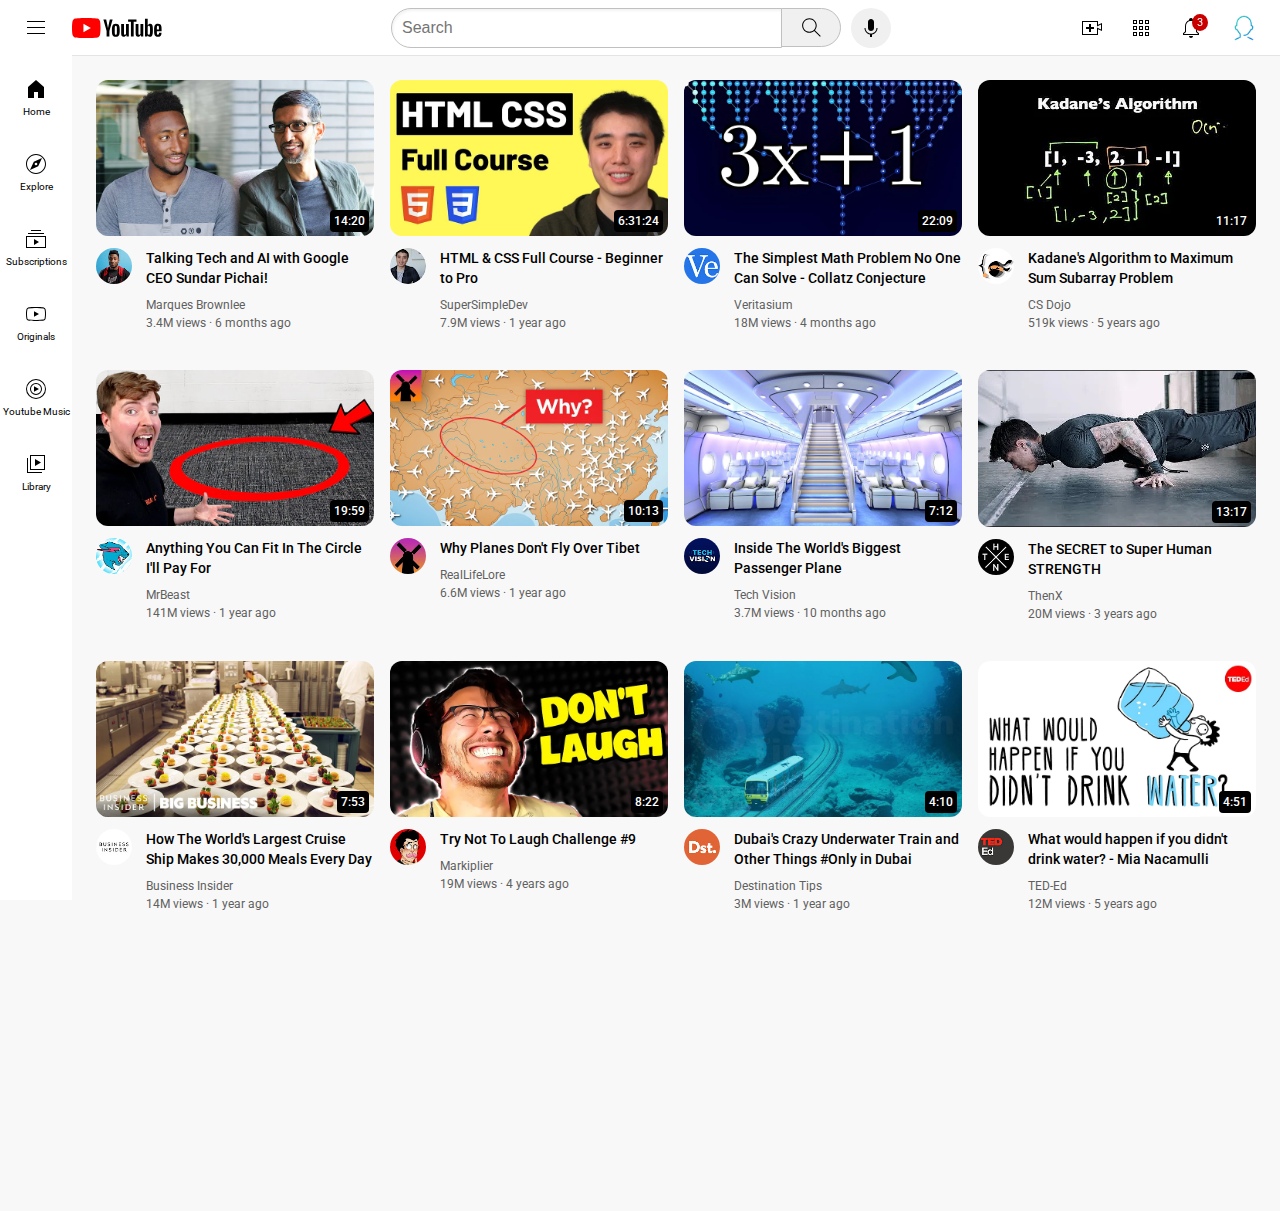
==== commit 47e237ec: "Updated the search bar" ====
--- a/index.html
+++ b/index.html
@@ -20,7 +20,10 @@
       <img class="youtube-logo" src="icons/youtube-logo.svg" />
     </div>
     <div class="middle-section">
-      <input class="search-bar" type="text" placeholder="Search" />
+      <div class="search-bar-container">
+        <img class="search-bar-icon" src="icons/search.svg" />
+        <input class="search-bar" type="text" placeholder="Search" />
+      </div>
       <button class="search-button">
         <img class="search-icon" src="icons/search.svg" />
         <div class="tooltip">Search</div>
@@ -109,7 +112,7 @@
         <div class="thumbnail-row">
           <a href="https://www.youtube.com/watch?v=G3e-cpL7ofc&t=9009s">
             <img class="thumbnail" src="thumbnails/HTMLCourse.webp" />
-            <div class="video-time">9:13</div>
+            <div class="video-time">6:31:24</div>
           </a>
         </div>
         <div class="video-info-grid">
--- a/styles/video.css
+++ b/styles/video.css
@@ -1,5 +1,6 @@
 .thumbnail {
   width: 100%;
+  border-radius: 12px;
 }
 
 .message {
@@ -48,6 +49,10 @@
   cursor: pointer;
 }
 
+.thumbnail:hover{
+border-radius: 3px;
+}
+
 .video-info-grid {
   display: grid;
   grid-template-columns: 50px 1fr;
--- a/styles/header.css
+++ b/styles/header.css
@@ -55,10 +55,10 @@
   width: 60px;
   height: 39px;
   border-width: 1px;
-  margin-left: -1px;
-  border-radius: 2px;
   margin-right: 10px;
   border-style: solid;
+  margin-left: -1px;
+  border-radius: 0 21px 21px 0;
   border-color: rgb(192, 192, 192);
   background-color: rgb(240, 240, 240);
 }
@@ -83,30 +83,53 @@
   background-color: rgb(240, 240, 240);
 }
 
+.search-bar-container {
+  flex: 1;
+  display: flex;
+  position: relative;
+  align-items: center;
+}
+
 .search-bar {
   flex: 1;
   width: 0;
   height: 36px;
   font-size: 16px;
-  border-radius: 3px;
+  padding-left: 10px;
   color: rgb(40, 40, 40);
+  border-radius: 21px 0 0 21px;
   border: 1px solid rgb(192, 192, 192);
   box-shadow: inset 1px 2px 3px rgba(0, 0, 0, 0.05);
 }
 
-.search-bar:active {
-  border-color: lightblue;
+.search-bar:focus {
+  outline-color: rgb(51, 102, 204);
 }
 
 .search-bar::placeholder {
   font-size: 16px;
-  padding-left: 10px;
 }
 
 .search-icon {
   height: 25px;
 }
 
+.search-bar-icon {
+  opacity: 0;
+  z-index: 10;
+  height: 18px;
+  left: 12px;
+  position: absolute;
+}
+
+.search-bar-container:focus-within .search-bar-icon{
+  opacity: 1;
+}
+
+.search-bar-container:focus-within .search-bar{
+  padding-left: 40px;
+}
+
 .voice-search-icon {
   height: 24px;
 }
@@ -126,6 +149,15 @@
 .current-user-picture {
   height: 32px;
   cursor: pointer;
+  border-radius: 50%;
+}
+
+.upload-icon-container:hover , 
+.youtube-apps-icon-container:hover,
+.notification-icon-container:hover,
+.hamburger-menu:hover
+{
+  background-color: rgb(235, 235, 235);
   border-radius: 50%;
 }
 
